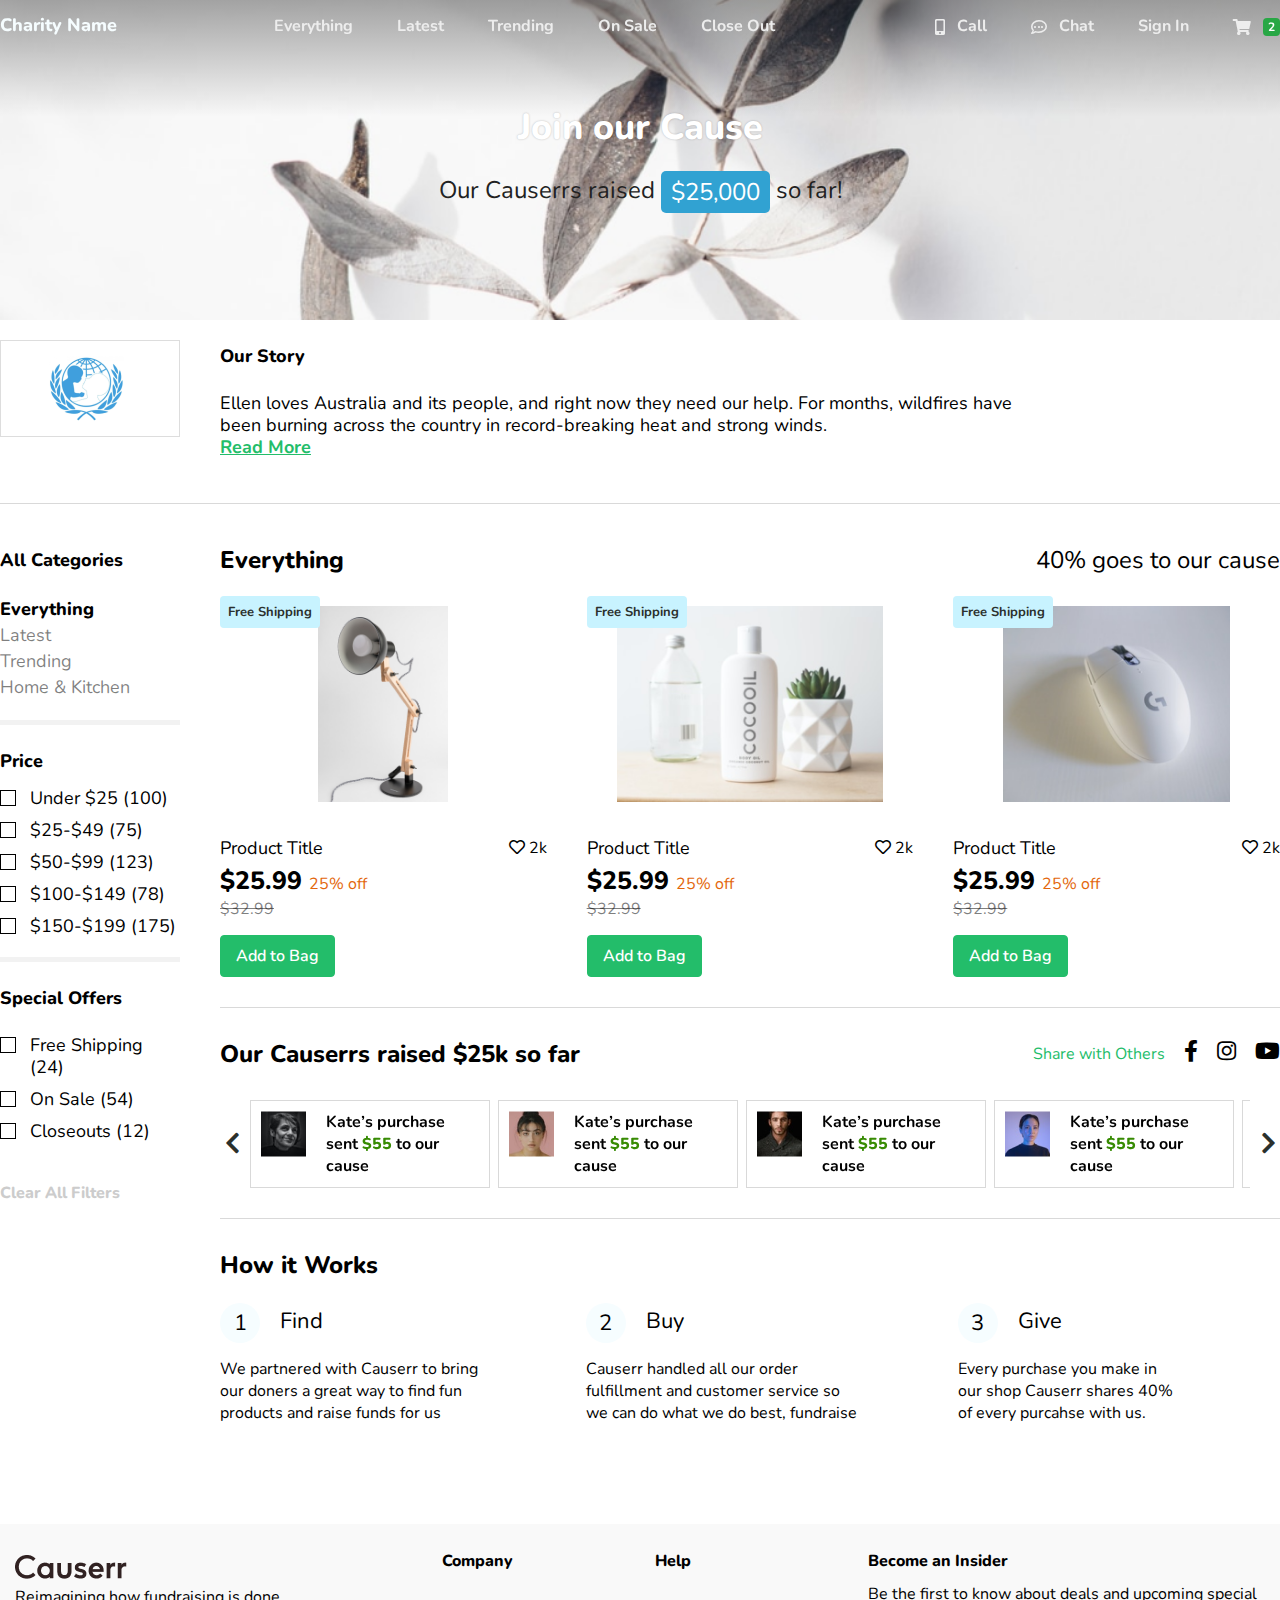
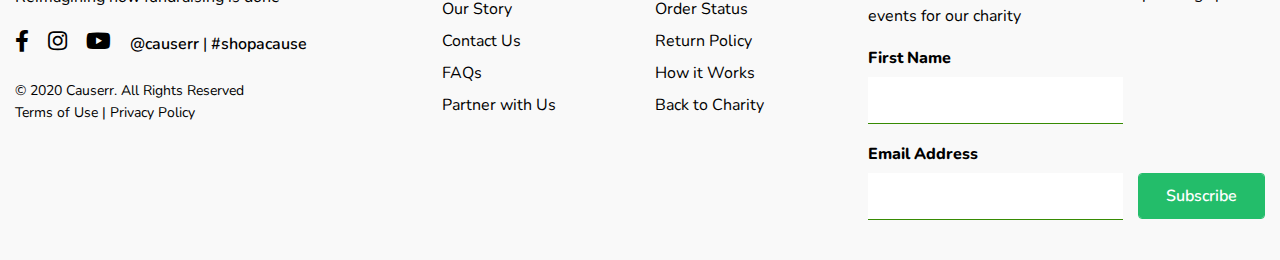
==== browser.html @ d1064916 "New pages" ====
<!DOCTYPE html>
<html class="not-ie" lang="en">
<head>
<!-- Basic meta tags -->
<!-- Required meta tags -->
<meta charset="utf-8">
<meta name="viewport" content="width=device-width, initial-scale=1, shrink-to-fit=no">
<meta http-equiv="X-UA-Compatible" content="IE=edge">

<title>Browser</title>

<!-- Google Web Fonts
================================================== -->
<link rel="preconnect" href="https://fonts.gstatic.com">
<link href="https://fonts.googleapis.com/css2?family=Nunito:ital,wght@0,300;0,400;0,600;0,700;0,800;1,300;1,400;1,600;1,700;1,800&display=swap" rel="stylesheet">

<!-- Fontawesome -->
<link rel="stylesheet" type="text/css" href="fonts/css/all.css">
<!--link rel="stylesheet" href="https://cdnjs.cloudflare.com/ajax/libs/font-awesome/5.15.1/css/all.min.css" integrity="sha512-+4zCK9k+qNFUR5X+cKL9EIR+ZOhtIloNl9GIKS57V1MyNsYpYcUrUeQc9vNfzsWfV28IaLL3i96P9sdNyeRssA==" crossorigin="anonymous" /-->

<!-- Bootstrap CSS -->
<link rel="stylesheet" type="text/css" href="css/bootstrap.css">

<!-- Slick Caurosel -->
<link rel="stylesheet" type="text/css" href="css/slick.css">

<link rel="stylesheet" type="text/css" href="css/styles.css">
<link rel="stylesheet" type="text/css" href="css/responsive.css">

</head>
<body>

  <!--mobile main menu-->
  <div class="drawer-menu hiddem-above-lg">
    <button type="button" class="close-drawer-menu"><i class="far fa-times-circle"></i></button>
    <div class="mobile-brand bottom-margin-10"><img src="img/Causerr.png" alt="Causerr" /></div>
    <div class="bottom-margin-40"><a href="#" class="mobile-top-link">Sign In</a></div>

    <h5 class="bottom-margin-5">Company</h5>
    <ul class="list-reseter link-list-footer bottom-margin-40">
      <li><a href="#">Our Story</a></li>
      <li><a href="#">Contact Us</a></li>
      <li><a href="#">FAQs</a></li>
      <li><a href="#">Partner with Us</a></li>
    </ul>

    <h5 class="bottom-margin-5">Help</h5>
    <ul class="list-reseter link-list-footer bottom-margin-40">
      <li><a href="#">Order Status</a></li>
      <li><a href="#">Return Policy</a></li>
      <li><a href="#">How it Works</a></li>
      <li><a href="#">Back to Charity</a></li>
    </ul>

    <button type="button" class="btn btn-success form-control freez-bottom">Start a Shop</button>
  </div>
  <div class="drawer-backdrop"></div>
  <!--/mobile main menu-->

  <!--header-->
  <header id="header">
    <div class="main-nav-outer fixed-top">
      <nav class="navbar justify-content-between main-nav">
        <a class="navbar-brand hiddem-from-lg" href="#">Charity Name</a>

        <ul class="list-reseter top-middle-nav hiddem-from-lg">
          <li><a href="#">Everything</a></li>
          <li><a href="#">Latest</a></li>
          <li><a href="#">Trending</a></li>
          <li><a href="#">On Sale</a></li>
          <li><a href="#">Close Out</a></li>
        </ul>

        <ul class="list-reseter top-right-nav hiddem-from-lg">
          <li><a href="#"><i class="fas fa-mobile-alt"></i> Call</a></li>
          <li><a href="#"><i class="far fa-comment-dots"></i> Chat</a></li>
          <li><a href="#">Sign In</a></li>
          <li><a href="#"><i class="fas fa-shopping-cart"></i> <span class="badge badge-secondary badge-success">2</span></a></li>
        </ul>
        
        <!--mobile top bar-->
        <div class="hiddem-above-lg">
          <button class="bar-btn" type="button">
            <span>&nbsp;</span>
            <span>&nbsp;</span>
            <span>&nbsp;</span>
          </button>
          <button class="searh-on-top"><i class="fas fa-search"></i></button>
        </div>
        <div class="mobile-brand hiddem-above-lg"><img src="img/Causerr.png" alt="Causerr" /></div>
        <a href="#" class="hiddem-above-lg mobile-top-link">Sign In</a>
        <!--/mobile top bar-->

      </nav>
    </div>
  </header>
  <!--/header-->

  <!--Swipe menu for mobile-->
  <div class="swipe-menu-outer hiddem-above-lg">
    <div id="maniNavMobile" class="swipe-cat-menu">
      <a href="#" class="current">Everything</a>
      <a href="#">Latest</a>
      <a href="#">Trending</a>
      <a href="#">On Sale</a>
      <a href="#">Close Out</a>
    </div>
  </div>
  <!--/Swipe menu for mobile-->

  <!--Banner-->
  <section class="banner content-center-v-h flex-column" style="background-image: url(img/banner-owner.png);">
      <h2>Join our Cause</h2>
      <div class="banner-support-text">Our Causerrs raised <span class="inline-banner-price">$25,000</span> so far!</div>
  </section>
  <!--/Banner-->

  <div class="clearfix desktop-view-center">
    <aside class="left-panel-column">
      <span class="block-thumb-outer content-center-v-h bottom-margin-5"><img src="img/who-icon.png" alt="WHO" /></span>
    </aside>
    <div class="right-panel-column font-size-p-large">
      <h4>Our Story</h4>
      <p class="bottom-margin-5 w-75 w-md-100">Ellen loves Australia and its people, and right now they need our help. For months, wildfires have been burning across the country in record-breaking heat and strong winds. <br class="hiddem-from-md" /><a href="#">Read More</a></p>
    </div>
  </div>

  <span class="content-seperator bold-line-md">&nbsp;</span>

  <!--Main content-->
  <section class="clearfix desktop-view-center content-holder">

    <!--left panel-->
    <aside class="left-panel-column hiddem-from-md">
      <h4>All Categories</h4>

      <ul class="list-reseter link-list">
        <li><a href="#" class="current">Everything</a></li>
        <li><a href="#">Latest</a></li>
        <li><a href="#">Trending</a></li>
        <li><a href="#">Home & Kitchen</a></li>
      </ul>

      <span class="category-divider">&nbsp;</span>

      <h4 class="bottom-margin-10">Price</h4>

      <ul class="list-reseter link-list">
        <li><label class="checkbox-control"><input type="checkbox" /><span class="checkmark"></span>  Under $25 (100)</label></li>
        <li><label class="checkbox-control"><input type="checkbox" /><span class="checkmark"></span>  $25-$49 (75)</label></li>
        <li><label class="checkbox-control"><input type="checkbox" /><span class="checkmark"></span>  $50-$99 (123)</label></li>
        <li><label class="checkbox-control"><input type="checkbox" /><span class="checkmark"></span>  $100-$149 (78)</label></li>
        <li><label class="checkbox-control"><input type="checkbox" /><span class="checkmark"></span>  $150-$199 (175)</label></li>
      </ul>

      <span class="category-divider">&nbsp;</span>

      <h4>Special Offers</h4>

      <ul class="list-reseter link-list bottom-margin-40">
        <li><label class="checkbox-control"><input type="checkbox" /><span class="checkmark"></span>  Free Shipping (24)</label></li>
        <li><label class="checkbox-control"><input type="checkbox" /><span class="checkmark"></span>  On Sale (54)</label></li>
        <li><label class="checkbox-control"><input type="checkbox" /><span class="checkmark"></span>  Closeouts (12)</label></li>
      </ul>

      <a href="#" class="gray-link">Clear All Filters</a>
    </aside>
    <!--/left panel-->

    <!--right panel-->
    <div class="right-panel-column">
      <div class="hiddem-from-md d-flex justify-content-between"><h3>Everything</h3> <h3 class="font-weight-400">40% goes to our cause</h3></div>
      <div class="row bottom-margin-20 hidden-above-md">
        <div class="col-5">
          <div class="form-group">
            <label>Filter</label>
            <select class="form-control">
              <option selected>Filter</option>
              <option>Filter 1</option>
              <option>Filter 2</option>
            </select>
          </div>
        </div>
        <div class="col-2"></div>
        <div class="col-5">
          <div class="form-group">
            <label>Sort by</label>
            <select class="form-control">
              <option selected>Trending</option>
              <option>Trending 1</option>
              <option>Trending 2</option>
            </select>
          </div>
        </div>
      </div>
      <div class="row col-gutter-40">
        <!--Each Product-->
        <div class="col-lg-4 bottom-margin-30">
          <a href="#" class="product-thumnail content-center-v-h">
            <span class="product-tags">Free Shipping</span>
            <img src="img/browser-item-1.png" alt="Product Title" />
          </a>
          <h4 class="product-title">Product Title <span class="hit-count"><a href="#"><i class="far fa-heart"></i></a> <a href="#">2k</a></span></h4>
          <div class="price-line bottom-margin-15">$25.99 <span class="offer">25% off</span><span class="prev-price">$32.99</span></div>
          <button type="button" class="btn btn-success">Add to Bag</button>
        </div>
        <!--/Each Product-->

        <!--Each Product-->
        <div class="col-lg-4 bottom-margin-30">
          <a href="#" class="product-thumnail content-center-v-h">
            <span class="product-tags">Free Shipping</span>
            <img src="img/browser-item-2.png" alt="Product Title" />
          </a>
          <h4 class="product-title">Product Title <span class="hit-count"><a href="#"><i class="far fa-heart"></i></a> <a href="#">2k</a></span></h4>
          <div class="price-line bottom-margin-15">$25.99 <span class="offer">25% off</span><span class="prev-price">$32.99</span></div>
          <button type="button" class="btn btn-success">Add to Bag</button>
        </div>
        <!--/Each Product-->

        <!--Each Product-->
        <div class="col-lg-4 bottom-margin-30">
          <a href="#" class="product-thumnail content-center-v-h">
            <span class="product-tags">Free Shipping</span>
            <img src="img/browser-item-3.png" alt="Product Title" />
          </a>
          <h4 class="product-title">Product Title <span class="hit-count"><a href="#"><i class="far fa-heart"></i></a> <a href="#">2k</a></span></h4>
          <div class="price-line bottom-margin-15">$25.99 <span class="offer">25% off</span><span class="prev-price">$32.99</span></div>
          <button type="button" class="btn btn-success">Add to Bag</button>
        </div>
        <!--/Each Product-->
      </div>

      <span class="content-seperator medium no-top-margin bold-line-md">&nbsp;</span>

      <div class="d-flex justify-content-between md-title-line">
        <h3 class="bottom-margin-30">Our Causerrs raised $25k so far</h3>
        <ul class="list-reseter footer-blog-links">
          <li class="link-color">Share with Others</li>
          <li><a href="#"><i class="fab fa-facebook-f"></i></a></li>
          <li><a href="#"><i class="fab fa-instagram"></i></a></li>
          <li><a href="#"><i class="fab fa-youtube"></i></a></li>
        </ul>
      </div>

      <div id="causerrsList" class="bottom-margin-30 d-flex-car">
        <a class="causerrs-items align-self-stretch clearfix">
          <img class="thumb" src="img/avatar-1.png" />
          <span class="text">Kate’s purchase sent <strong>$55</strong> to our cause</span>
        </a>
        <a class="causerrs-items align-self-stretch clearfix">
          <img class="thumb" src="img/avatar-2.png" />
          <span class="text">Kate’s purchase sent <strong>$55</strong> to our cause</span>
        </a>
        <a class="causerrs-items align-self-stretch clearfix">
          <img class="thumb" src="img/avatar-3.png" />
          <span class="text">Kate’s purchase sent <strong>$55</strong> to our cause</span>
        </a>
        <a class="causerrs-items align-self-stretch clearfix">
          <img class="thumb" src="img/avatar-4.png" />
          <span class="text">Kate’s purchase sent <strong>$55</strong> to our cause</span>
        </a>
        <a class="causerrs-items align-self-stretch clearfix">
          <img class="thumb" src="img/avatar-1.png" />
          <span class="text">Kate’s purchase sent <strong>$55</strong> to our cause</span>
        </a>
        <a class="causerrs-items align-self-stretch clearfix">
          <img class="thumb" src="img/avatar-2.png" />
          <span class="text">Kate’s purchase sent <strong>$55</strong> to our cause</span>
        </a>
      </div>

      <span class="content-seperator medium no-top-margin bold-line-md">&nbsp;</span>

      <h3>How it Works</h3>

      <ul class="list-reseter d-flex justify-content-between steps-text">
        <li>
          <span class="steps-text-title"><strong>1</strong>Find</span>
          <p>We partnered with Causerr to bring our doners a great way to find fun products and raise funds for us</p>
        </li>
        <li>
          <span class="steps-text-title"><strong>2</strong>Buy</span>
          <p>Causerr handled all our order fulfillment and customer service so we can do what we do best, fundraise</p>
        </li>
        <li>
          <span class="steps-text-title"><strong>3</strong>Give</span>
          <p>Every purchase you make in our shop Causerr shares 40% of every purcahse with us.</p>
        </li>
      </ul>
    </div>
    <!--/right panel-->
  </section>
  <!--/Main content-->

  <!--footer-->
  <footer>
    <div class="desktop-view-center row">
      <div class="col-lg-4">
        <h3 class="bottom-margin-5"><img src="img/Causerr.png" alt="Causerr" /></h3>
        <p>Reimagining how fundraising is done</p>
        <ul class="list-reseter footer-blog-links">
          <li><a href="#"><i class="fab fa-facebook-f"></i></a></li>
          <li><a href="#"><i class="fab fa-instagram"></i></a></li>
          <li><a href="#"><i class="fab fa-youtube"></i></a></li>
          <li class="block-on-lg"><a href="#">@causerr</a> | <a href="#">#shopacause</a></li>
        </ul>
        <p class="copyright">&copy; 2020 Causerr. All Rights Reserved<br /><a href="#">Terms of Use</a> | <a href="#">Privacy Policy</a></p>
      </div>
      <div class="col-lg-2 hiddem-from-lg">
        <h5>Company</h5>
        <ul class="list-reseter link-list-footer">
          <li><a href="#">Our Story</a></li>
          <li><a href="#">Contact Us</a></li>
          <li><a href="#">FAQs</a></li>
          <li><a href="#">Partner with Us</a></li>
        </ul>
      </div>
      <div class="col-lg-2 hiddem-from-lg">
        <h5>Help</h5>
        <ul class="list-reseter link-list-footer">
          <li><a href="#">Order Status</a></li>
          <li><a href="#">Return Policy</a></li>
          <li><a href="#">How it Works</a></li>
          <li><a href="#">Back to Charity</a></li>
        </ul>
      </div>
      <div class="col-lg-4 hiddem-from-lg">
        <h5 class="bottom-margin-10">Become an Insider</h5>
        <p>Be the first to know about deals and upcoming special events for our charity</p>
        <form>
          <div class="row">
            <div class="form-group col-md-8 bottom-margin-20">
              <label for="firstName" class="font-weight-800">First Name</label>
              <input type="text" class="block active" id="firstName">
            </div>
          </div>
          <div class="row">
            <div class="form-group col-md-8">
              <label for="emailAddress" class="font-weight-800">Email Address</label>
              <input type="email" class="block active" id="emailAddress">
            </div>
            <div class="form-group col-md-4 no-left-padding">
              <label>&nbsp;</label>
              <button type="button" class="btn btn-success form-control">Subscribe</button>
            </div>
          </div>
        </form>
      </div>
    </div>
  </footer>
  <!--/footer-->
        
  <!-- JS
  ================================================== --> 
  <script type="text/javascript" src="js/jquery-3.1.1.min.js"></script>
  <script type="text/javascript" src="js/bootstrap.min.js"></script>
  <script type="text/javascript" src="js/slick.min.js"></script>
  <script type="text/javascript" src="js/script.js"></script>
    
</body>
</html>
---- css/styles.css ----
body { font-weight:400; font-family: 'Nunito', sans-serif; font-size: 16px; line-height: 22px; color: #000000;}
a { color: #23BD6A; cursor:pointer; font-weight: 700;}
a:hover { text-decoration:none; color:#23BD6A;}
a:focus,
a:active { text-decoration:none; outline:none;}
.link-color { color: #23BD6A;}

h1, h2, h3, h4, h5, h6 { margin:0 0 20px; font-weight: 800;}
h1 { font-size: 42px; line-height: 60px;}
h2 { font-size:36px; line-height:42px;}
h3 { font-size:24px; line-height:32px;}
h4 { font-size:18px; line-height:32px;}
h5 { font-size:16px; line-height:24px;}

p { margin:0 0 20px;}
p:last-child {
    margin-bottom: 0;
}

input[type="text"],
input[type="email"],
input[type="password"] {
    height: 46px;
    padding: 6px 12px;
    font-size: 18px;
    font-weight: 400;
    line-height: 1.5;
    color: #000000;
    background-color: #fff;
    background-clip: padding-box;
    border: none;
    border-radius: 0;
    box-shadow: 0px 1px 0px #ADADAD;
    transition: border-color 0.15s ease-in-out, box-shadow 0.15s ease-in-out;
}
input[type="text"]:focus,
input[type="text"].active,
input[type="email"]:focus,
input[type="email"].active,
input[type="password"]:focus
input[type="password"].active {
    box-shadow: 0px 1px 0px #378B03;
    border: none;
    outline: none;
}
.block {
    display: block;
    width: 100%;
}


/* Tools ------------------- */

.no-margin { margin: 0 !important;}
.no-top-margin { margin-top: 0 !important;}
.no-bottom-margin { margin-bottom: 0 !important;}
.bottom-margin-5 { margin-bottom: 5px !important;}
.bottom-margin-10 { margin-bottom: 10px !important;}
.bottom-margin-15 { margin-bottom: 15px !important;}
.bottom-margin-20 { margin-bottom: 20px !important;}
.bottom-margin-30 { margin-bottom: 30px !important;}
.bottom-margin-40 { margin-bottom: 40px !important;}
.bottom-margin-50 { margin-bottom: 50px !important;}

.no-padding { padding: 0 !important;}
.no-left-padding { padding-left: 0 !important;}
.no-right-padding { padding-right: 0 !important;}

.font-size-p-large { font-size: 18px;}
.font-size-p-regular { font-size: 16px;}

.font-weight-400 { font-weight: 400 !important;}
.font-weight-600 { font-weight: 600 !important;}
.font-weight-700 { font-weight: 700 !important;}
.font-weight-800 { font-weight: 800 !important;}

.list-reseter {
    list-style: none;
    padding: 0;
    margin: 0;
}
.content-center-v-h {
    display: flex;
    align-items: center;
    justify-content: center;
}
.desktop-view-center { 
    max-width:1280px;
    margin:0 auto;
    position: relative;
}
.content-seperator {
    display: block;
    clear: both;
    height: 1px;
    overflow: hidden;
    background-color: rgba(0, 0, 0, 0.15);
    max-width: 1280px;
    margin: 0 auto;
    margin-top: 40px;
    margin-bottom: 40px;
}
.content-seperator.large-gap {
    margin-top: 60px;
    margin-bottom: 60px;
}
.content-seperator.medium {
    margin-top: 30px;
    margin-bottom: 30px;
}
.category-divider,
.text-divider {
    display: block;
    clear: both;
    height: 5px;
    overflow: hidden;
    background: #F2F2F2;
    margin-top: 20px;
    margin-bottom: 20px;
}
.text-divider {
    height: 1px;
    margin-top: 10px;
    margin-bottom: 10px;
    background: rgba(0, 0, 0, 0.15);;
}

/* End Tools ----------------- */

/* Header -------------- */
.freezing-menu-added,
.freezing-menu-static { padding-top: 60px;}
header { 
    padding:0; 
    position:relative;
}
.freezing-menu .main-nav-outer,
.freezing-menu-static .main-nav-outer {
    background: #FFFFFF;
    padding: 5px 0;
    box-shadow: 0px 2px 4px rgba(0, 0, 0, 0.05);
}
.navbar.main-nav {
    padding-left: 0;
    padding-right: 0;
}
.navbar-brand {
    color: #F6FDFF;
    font-weight: 800;
    font-size: 18px;
    line-height: 25px;
    text-decoration: none;
}
.freezing-menu .navbar-brand,
.freezing-menu-static .navbar-brand {
    color: #000000;
}
.navbar-brand:hover,
.freezing-menu .navbar-brand:hover,
.freezing-menu-static .navbar-brand:hover {
    color: #23BD6A;
}

/* Top Nav ----------------- */

.main-nav-outer .navbar {
    width: 100%;
    max-width: 1280px;
    margin: 0 auto;
}

.top-middle-nav > li,
.top-right-nav > li {
    display: inline-block;
    vertical-align: middle;
    margin:0 20px;
}
.top-middle-nav > li > a,
.top-right-nav > li > a {
    font-size: 16px;
    color: #EDEDED;
    font-weight: 700;
    text-decoration: none;
}
.top-middle-nav > li > a:hover,
.top-right-nav > li > a:hover {
    color: #23BD6A;
}
.freezing-menu .top-middle-nav > li > a,
.freezing-menu .top-right-nav > li > a,
.freezing-menu-static .top-middle-nav > li > a,
.freezing-menu-static .top-right-nav > li > a {
    color: #2B302D;
} 
.freezing-menu .top-middle-nav > li > a:hover,
.freezing-menu .top-right-nav > li > a:hover,
.freezing-menu-static .top-middle-nav > li > a:hover,
.freezing-menu-static .top-right-nav > li > a:hover {
    color: #23BD6A;
}
.top-right-nav > li > a > i {
    display: inline-block;
    vertical-align: middle;
    margin-right: 8px;
}
.top-right-nav > li:last-child {
    margin-right: 0;
}

/* End Top Nav -------------- */

.banner {
    padding: 25px;
    min-height: 320px;
    margin-bottom: 20px;
    position: relative;
    background-position: center center;
    background-repeat: no-repeat;
   -webkit-background-size: cover;
   -moz-background-size: cover;
   -o-background-size: cover;
   background-size: cover;
}
.banner::before {
    content: "";
    position: absolute;
    top: 0;
    bottom: 0;
    left: 0;
    right: 0;
    background: linear-gradient(180deg, rgba(18, 18, 18, 0.37) 0%, rgba(196, 196, 196, 0) 36.56%);
    z-index: 1;
}
.banner h2 {
    color: #FFFFFF;
    text-align: center;
    position: relative;
    z-index: 2;
    text-shadow: 0 0 2px rgba(0,0,0, 0.25);
}
.banner h2 a {
    font-size: 18px;
    text-shadow:none;
}

.content-holder {
    margin-bottom: 100px;
}
.left-panel-column {
    float: left;
    width: 180px;
    margin-right: 40px;
}
.right-panel-column {
    float: left;
    width: calc(100% - 220px);
}

.block-thumb-outer {
    background: #FFFFFF;
    border: 1px solid #DDDDDD;
    padding: 15px;
}
.block-thumb-outer img {
    max-width: 100%;
    display:block;
}

.link-list > li > a {
    display: block;
    color: rgba(0, 0, 0, 0.5);
    font-size: 18px;
    line-height: 26px;
    text-decoration: none;
    font-weight: 400;
}
.link-list > li > a.current, 
.link-list > li > a:hover {
    font-weight: 800;
    color: #000000;
}


/* Form elements ----------------------------------- */

/* Custom Checkbox */
.checkbox-control {
    display: block;
    position: relative;
    padding-left: 30px;
    cursor: pointer;
    margin-bottom: 10px;
    font-size: 18px;
    -webkit-user-select: none;
    -moz-user-select: none;
    -ms-user-select: none;
    user-select: none;
}
.checkbox-control input {
    position: absolute;
    opacity: 0;
    cursor: pointer;
    height: 0;
    width: 0;
}
.checkmark {
    position: absolute;
    top: 3px;
    left: 0;
    height: 16px;
    width: 16px;
    background-color: #fff;
    border: 1px solid #000;
}
.checkmark:after {
    content: "";
    position: absolute;
    display: none;
}
.checkbox-control input:checked ~ .checkmark:after {
    display: block;
}
.checkbox-control .checkmark:after {
    left: 4px;
    top: 1px;
    width: 6px;
    height: 9px;
    border: solid #000;
    border-width: 0 2px 2px 0;
    -webkit-transform: rotate(45deg);
    -ms-transform: rotate(45deg);
    transform: rotate(45deg);
}
.gray-link {
    font-weight: 800;
    line-height: 22px;
    color: #CCCCCC;
    text-decoration: none;
}

footer {
    background: #F9F9F9;
    padding: 25px 0;
}
.link-list-footer > li > a {
    text-decoration: none;
    line-height: 32px;
    color: #000000;
    font-weight: 400;
}
.footer-blog-links {
    margin-bottom: 20px;
    line-height: 32px;
}
.footer-blog-links > li {
    display: inline-block;
    vertical-align: top;
    margin-right: 15px;
}
.footer-blog-links > li > a {
    color: #000000;
    text-decoration: none;
    font-weight: 600;
}
.footer-blog-links > li > a .fab {
    font-size: 22px;
}
.footer-blog-links > li:last-child {
    margin-right: 0;
}
.copyright { font-size: 14px;}
.copyright a { color: #000000; text-decoration: none; font-weight: 400;}


.product-thumnail {
    margin-bottom: 20px;
    height: 216px;
    padding: 10px;
    position: relative;
}
.product-tags {
    display: block;
    padding: 5px 8px;
    background: #C8F3FF;
    border-radius: 4px;
    position: absolute;
    color: #2B302D;
    top: 0;
    left: 0;
    font-size: 13px;
}
.product-tags.right-top {
    top: 10px;
    right: 10px;
    left: auto;
}
.product-thumnail img {
    display: block;
    margin: 0 auto;
    max-width: 100%;
    max-height: 100%;
}
.product-title {
    font-weight: 400;
    margin-bottom: 0;
    position: relative;
    padding-right: 30px;
    white-space: nowrap;
    overflow: hidden;
    text-overflow: ellipsis;
}
.hit-count {
    position: absolute;
    right: 0;
    top: 0;
    font-size: 16px;
}
.hit-count a {
    font-weight: 400;
    color: inherit;
    text-decoration: none;
}
.hit-count a:hover {
    color: #23BD6A;
}
.price-line {
    font-weight: 800;
    font-size: 25px;
    line-height: 34px;
}
.price-line .offer {
    font-weight: 400;
    font-size: 16px;
    line-height: 22px;
    color: #E3660A;
}
.price-line .prev-price {
    font-weight: 400;
    font-size: 16px;
    line-height: 22px;
    color: rgba(0, 0, 0, 0.5);
    display: block;
    text-decoration: line-through;
}
.row.col-gutter-40 {
    margin-left: -20px;
    margin-right: -20px;
}
.col-gutter-40 [class^="col-"] {
    padding-left: 20px;
    padding-right: 20px;
}
.row.col-gutter-60 {
    margin-left: -30px;
    margin-right: -30px;
}
.col-gutter-60 [class^="col-"] {
    padding-left: 30px;
    padding-right: 30px;
}

.swipe-cat-menu {
    padding:8px 5px;
    text-align: center;
}
.swipe-cat-menu a {
    display: inline-block;
    vertical-align: middle;
    white-space: nowrap;
    line-height: 24px;
    padding:0 8px;
    margin: 0 3px;
    text-decoration: none;
    color: #2B302D;
}
.swipe-cat-menu a.current {
    border-bottom: 3px solid #23BD6A;
}
.swipe-menu-outer {
    background: #F1F1F1;
    padding: 8px 5px;
}

.bar-btn {
    border: none;
    width: 24px;
    display: inline-block;
    margin-right: 20px;
    vertical-align: middle;
    -webkit-user-select: none;
    -moz-user-select: none;
    -ms-user-select: none;
    user-select: none;
    background-color: transparent;
    padding: 5px 0;
}
.bar-btn:focus {
    outline: none;
}
.bar-btn span {
    display: block;
    height: 2px;
    background: #000000;
    margin: 4px 0;
    overflow: hidden;
}
.searh-on-top {
    border: none;
    display: inline-block;
    font-size: 20px;
    vertical-align: middle;
    -webkit-user-select: none;
    -moz-user-select: none;
    -ms-user-select: none;
    user-select: none;
    background-color: transparent;
    padding: 5px 0;
}
.mobile-top-link {
    text-decoration: none;
    color: #23BD6A;
    font-size: 16px;
}
.mobile-brand img {
    max-height: 20px;
}

.drawer-menu {
    width: 0;
    max-width: 85%;
    height: 100%;
    position: fixed;
    z-index: 1;
    top: 0;
    left: 0;
    background-color: #fff;
    overflow-x: hidden;
    transition: 0.15s;
    padding: 30px 0 70px 0;
    z-index: 1100;
}
.drawer-menu .freez-bottom {
    position: absolute;
    left: 20px;
    right: 20px;
    bottom: 15px;
    width: calc(100% - 40px);
}
.drawer-menu-opened .drawer-menu {
    width: 300px;
    padding: 30px 20px 70px 20px;
}
.drawer-backdrop {
    width: 0;
    cursor: pointer;
    position: fixed;
    top: 0;
    left: 0;
    height: 100%;
    background-color: rgba(0, 0, 0, 0.15);
    z-index: 1099;
}
.drawer-menu-opened .drawer-backdrop {
    width: 100%;
}
.close-drawer-menu {
    border: none;
    vertical-align: middle;
    -webkit-user-select: none;
    -moz-user-select: none;
    -ms-user-select: none;
    user-select: none;
    background-color: transparent;
    font-size: 24px;
    position: absolute;
    top: 10px;
    right: 10px;
    color: #23BD6A;
}
.close-drawer-menu:focus {
    outline: none;
}

/* Browser ------ */
.banner-support-text {
    color: #222222;
    font-size: 24px;
    line-height: 42px;
    font-weight: 400;
}
.inline-banner-price {
    display: inline-block;
    vertical-align: middle;
    background: #31A2D2;
    border-radius: 5px;
    padding: 5px 10px;
    color: #FFFFFF;
    line-height: 32px;
}

.causerrs-items {
    margin: 0 4px;
    padding: 10px;
    width: 240px;
    border: 1px solid rgba(0, 0, 0, 0.15);
}
.causerrs-items .thumb {
    margin-right: 20px;
    display: block;
    float: left;
    width: 45px;
    height: auto;
}
.causerrs-items .text {
    display: block;
    color: #000000;
    float: right;
    width: calc(100% - 65px);
}
.causerrs-items .text strong {
    font-weight: 800;
    color: #378B03;
}
.steps-text li { 
    padding-right:100px;
}
.steps-text .steps-text-title {
    line-height: 40px;
    font-size: 22px;
    display: block;
    margin-bottom: 15px;
}
.steps-text-title strong {
    display: inline-block;
    vertical-align: middle;
    margin-right: 20px;
    width: 40px;
    height: 40px;
    border-radius: 50%;
    text-align: center;
    font-weight: 400;
    background: #F6FDFF;
}

.d-flex-car {
    padding: 0 30px;
    position: relative;
}
.d-flex-car .slick-track {
    display: flex;
}


.details-left-panel {
    float: left;
    width: 53.5%;
}
.details-right-panel {
    float: right;
    width: 39.5%;
}
.v-product-slider {
    float: left;
    width: 80px;
    margin-right: 15px;
    height: 100%;
    position: relative;
}
.product-thumb {
    float: left;
    position: relative;
    width: calc(100% - 95px);
}
.product-thumb .thumnail {
    max-width: 100%;
    width: 100%;
}
.thumb-series-item {
    width: 80px;
    height: 80px;
    margin-bottom: 8px;
    opacity: 0.5;
    cursor: pointer;
}
.thumb-series-item.current {
    border: 1px solid #378B03;
    opacity: 1;
}
.thumb-series-item img {
    display: block;
    width: 100%;
    height: 100%;
}
.back-breadcumb {
    min-height: 54px;
    line-height: 54px;
}
.back-breadcumb a {
    color: #000000;
    font-size: 14px;
    text-decoration: none;
}
.back-breadcumb a:hover {
    color: #23BD6A;
}
.rating {
    font-size: 14px;
    color: #000;
    line-height: 24px;
    
}
.rating .star {
    display: inline-block;
    vertical-align: middle;
    margin-right: 5px;
}
.rating .number {
    font-size: 14px;
    line-height: 24px;
    color: #000;
    text-decoration: none;
    display: inline-block;
    vertical-align: middle;
}
.radio-btn-bar > li {
    margin-right: 10px;
    display: inline-block;
    vertical-align: middle;
}
.radio-as-btn {
    margin: 0;
}
.radio-as-btn input {
    position: absolute;
    opacity: 0;
    cursor: pointer;
}
.radio-btn-option {
    background: #fff;
    border: 1px solid #000000;
    border-radius: 5px;
    font-weight: 600;
    font-size: 16px;
    cursor: pointer;
    padding: 5px 15px;
    height: 32px;
    line-height: 22px;
    color: #000000;
    display: inline-block;
    vertical-align: middle;
}
.radio-btn-option:focus {
    outline: none;
}
.radio-as-btn input:checked ~ .radio-btn-option {
    background: #000000;
    color: #ffffff;
}

.side-section-list > li {
    padding: 20px 25px;
    position: relative;
    border-bottom: 5px solid #F2F2F2;
}
.side-section-list > li:last-child {
    border-bottom: none;
}
.product-features-list {
    list-style-type: disc;
    margin: 0 0 0 5px;
    padding: 0;
}
.expand-collapse-title {
    display: block;
    cursor: pointer;
    line-height: 36px;
    font-size: 22px;
    color: #000;
    text-decoration: none;
    position: relative;
    padding-right: 50px;
    font-weight: 400;
    margin-bottom: 40px;
}
.expand-collapse-title.collapsed {
    margin-bottom: 0;
}
.expand-collapse-title .right-icon {
    display: block;
    position: absolute;
    right: 0;
    top: 0;
    line-height: 36px;
    font-size: 14px;
}
.expand-collapse-title .show-when-expanded {
    display: inline-block;
    vertical-align: middle;
}
.expand-collapse-title .show-when-collapse {
    display: none;
}
.expand-collapse-title.collapsed .show-when-collapse {
    display: inline-block;
    vertical-align: middle;
}
.expand-collapse-title.collapsed .show-when-expanded {
    display: none;
}

.card-text {
    padding: 10px 0;
}

.product-review-list .review-item {
    position: relative;
    padding: 0 0 0 65px;
    margin-bottom: 25px;
}
.review-item p {
    margin-bottom: 0;
}
.review-thumbnail {
    display: block;
    position: absolute;
    top: 5px;
    left: 0;
}
.review-thumbnail img {
    max-width: 100%;
    display: block;
}
.reviewer-name {
    padding-right: 15px;
}
.reviewer-name span {
    display: block;
    font-weight: 400;
}

.pagination-bar {
    padding-left: 65px;
}
.pagination-bar > li {
    float: left;    
    margin-right: 10px;
}
.pagination-bar > li > a {
    background: #fff;
    border: 1px solid rgba(43, 48, 45, 0.25);
    border-radius: 5px;
    font-weight: 600;
    font-size: 16px;
    cursor: pointer;
    padding: 5px 10px;
    height: 32px;
    line-height: 22px;
    color: #000000;
    display: inline-block;
    vertical-align: middle;
    text-decoration: none;
}
.pagination-bar > li > a:hover,
.pagination-bar > li > a.current {
    color: #fff;
    background: #000;
}
.product-thumb-item {
    display: flex;
    align-items: center;
    justify-content: center;
    position: relative;
    max-width: 100%;
}
.product-thumb-item img {
    max-width: 100%;
    display: block;
    margin: 0 auto;
}
.lg-thumb-swipe-slider {
    margin-left: -20px;
    margin-right: -20px;
}

.product-card-width {
    width: 360px;
    padding: 0 15px;
}
---- css/responsive.css ----
@media (max-width: 1199px) {
    footer { padding: 20px;}
    .desktop-view-center { padding: 0 20px;}
    .content-seperator { margin-left: 20px; margin-right: 20px;}
    .top-middle-nav > li,
    .top-right-nav > li {
        margin:0 10px;
    }
    .navbar.main-nav {
        padding-left: 20px;
        padding-right: 20px;
    }
}
@media (min-width: 992px) {
    .show-from-lg { display: block !important;}
    .hiddem-above-lg { display: none !important; }
}
@media (max-width: 992px) {
    body { padding-top: 60px; }
    footer { text-align: center; }
    .hiddem-from-lg { display: none !important; }
    .footer-blog-links > li.block-on-lg { display: block; }
    .main-nav-outer {
        background: #FFFFFF;
        padding: 5px 0;
        height: 60px;
        box-shadow: 0px 2px 4px rgba(0, 0, 0, 0.05);
    }
    .top-middle-nav > li > a, 
    .top-right-nav > li > a {
        color: #2B302D;
    }
    .banner {
        min-height: 220px;
    }
    .content-seperator.medium {
        margin-left: 0;
        margin-right: 0;
    }
    .steps-text li { 
        padding-right:20px;
    }
    .details-left-panel {
        float: none;
        width: auto;
    }
    .details-right-panel {
        float: none;
        width: auto;
    }
}

@media (min-width: 768px) {
	.hidden-above-md { display: none !important; }
}

@media (max-width: 767px) {
    .d-block-md { display: block !important;}
    .hiddem-from-md { display: none !important; }
    .content-holder { margin-bottom: 20px;}
    .banner-support-text {
        font-size: 18px;
    }
    .banner h2 {
        margin-bottom: 0;
        font-size: 36px;
    }
    .left-panel-column {
        float: none;
        width: auto;
        margin-right: 0;
    }
    .right-panel-column {
        float: none;
        width: auto;
    }
    .block-thumb-outer {
        max-width: 180px;
        margin: 0 auto;
        margin-top: -70px;
    }
    .product-thumnail {
        background: #DBDBDB;
        margin-left: -20px;
        margin-right: -20px;
    }
    .product-thumnail.no-mobile-bg {
        background:none;
    }
    .product-tags {
        top: 10px;
        left: 10px;
    }
    .bold-line-md {
        height: 5px;
        margin-top: 20px;
        margin-bottom: 20px;
        background: #F2F2F2;
    }
    .w-md-100 {
        width: 100% !important;
    }
    .d-flex-car {
        padding: 0;
    }
    .steps-text,
    .md-title-line {
        display: block !important;
    }
    .steps-text li { 
        padding-right:50px;
        margin-bottom: 25px;
    }
    .md-title-line {
        text-align: center;
    }
    .md-title-line .footer-blog-links {
        margin-bottom: 30px;
    }
}

@media (max-width: 640px) {
    
}

@media (max-width: 480px) {
	
}

@media (min-width: 768px) and (max-width: 979px) {
	
}
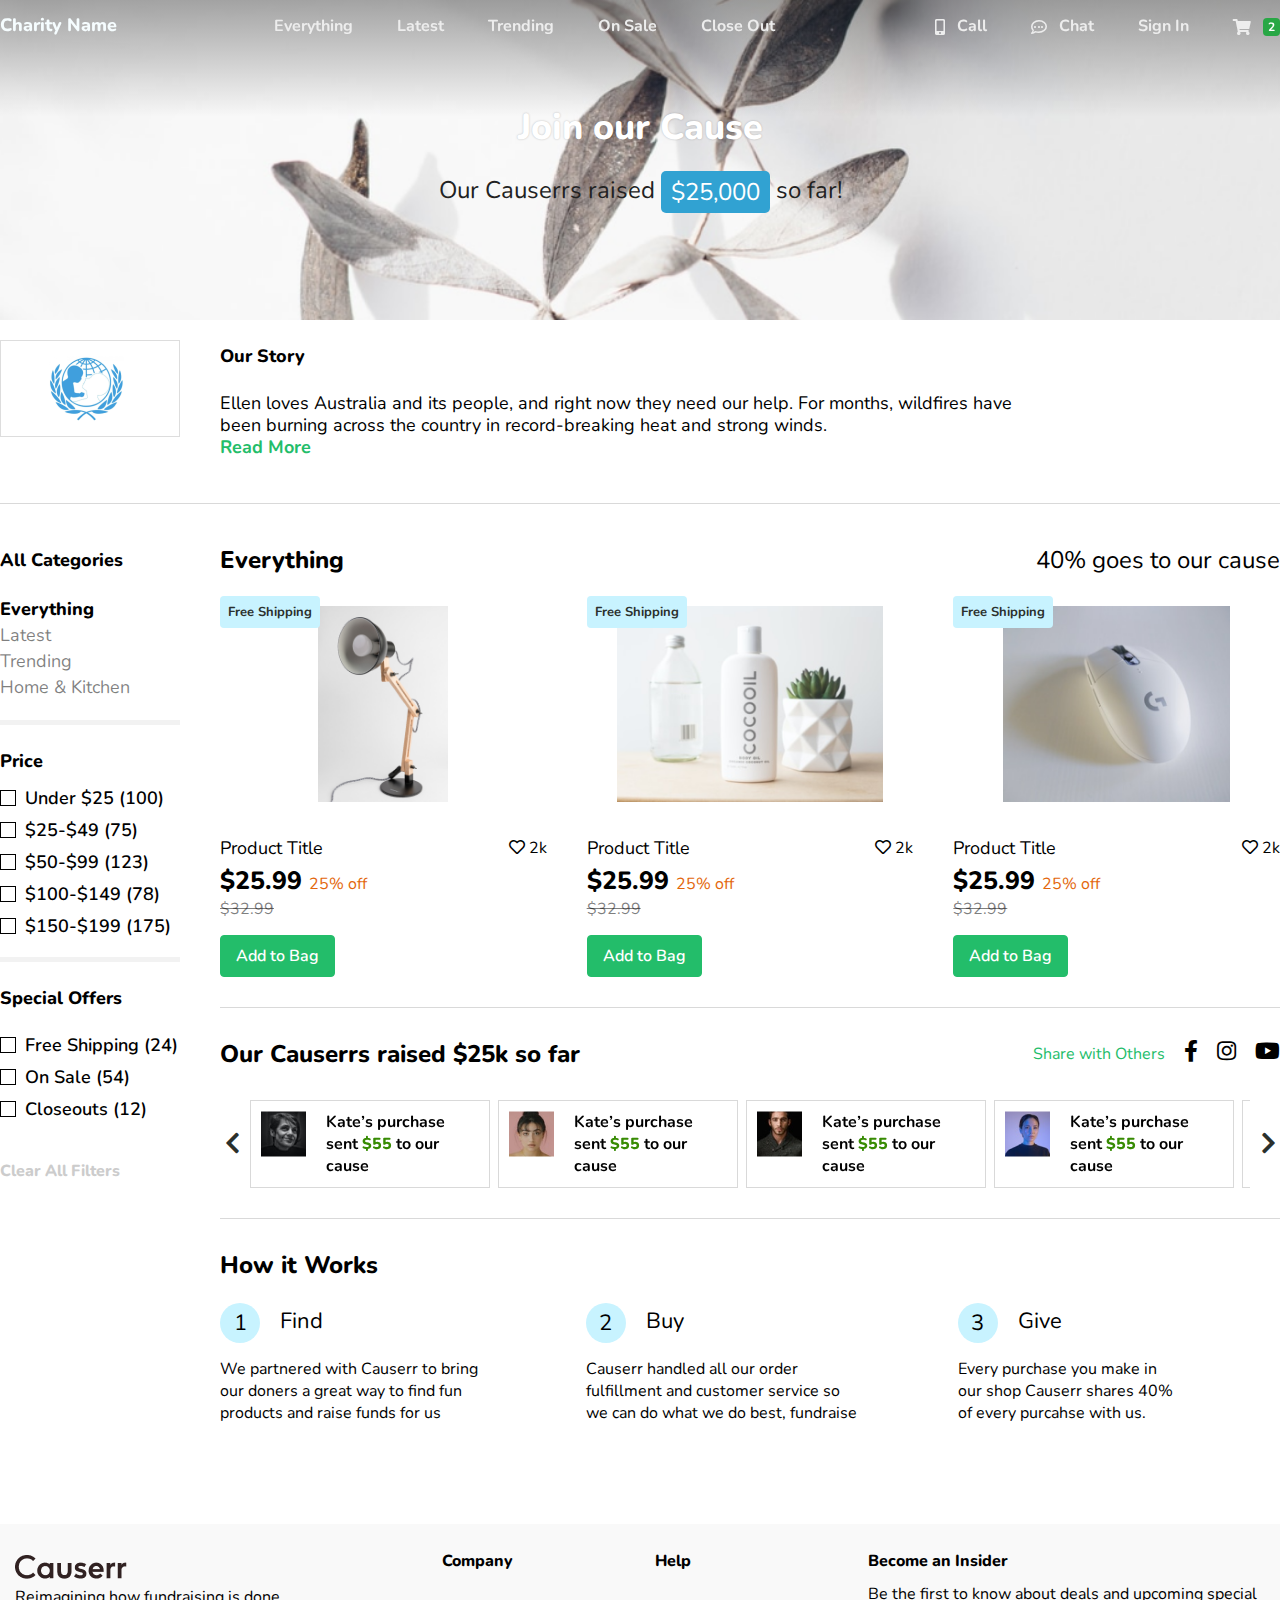
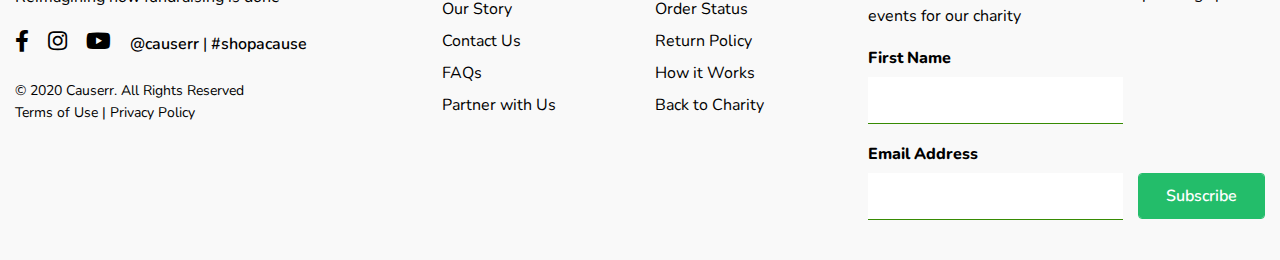
==== commit d66b1735: "Fixing V-1.0" ====
--- a/browser.html
+++ b/browser.html
@@ -121,7 +121,7 @@
     </aside>
     <div class="right-panel-column font-size-p-large">
       <h4>Our Story</h4>
-      <p class="bottom-margin-5 w-75 w-md-100">Ellen loves Australia and its people, and right now they need our help. For months, wildfires have been burning across the country in record-breaking heat and strong winds. <br class="hiddem-from-md" /><a href="#">Read More</a></p>
+      <p class="bottom-margin-5 w-75 w-md-100">Ellen loves Australia and its people, and right now they need our help. For months, wildfires have been burning across the country in record-breaking heat and strong winds. <br class="hiddem-from-md" /><a href="#" class="no-underliune">Read More</a></p>
     </div>
   </div>
 
@@ -143,8 +143,8 @@
 
       <span class="category-divider">&nbsp;</span>
 
+      <!-- Price Checlkist-->
       <h4 class="bottom-margin-10">Price</h4>
-
       <ul class="list-reseter link-list">
         <li><label class="checkbox-control"><input type="checkbox" /><span class="checkmark"></span>  Under $25 (100)</label></li>
         <li><label class="checkbox-control"><input type="checkbox" /><span class="checkmark"></span>  $25-$49 (75)</label></li>
@@ -152,16 +152,18 @@
         <li><label class="checkbox-control"><input type="checkbox" /><span class="checkmark"></span>  $100-$149 (78)</label></li>
         <li><label class="checkbox-control"><input type="checkbox" /><span class="checkmark"></span>  $150-$199 (175)</label></li>
       </ul>
+      <!-- /Price Checlkist-->
 
       <span class="category-divider">&nbsp;</span>
 
+      <!-- Special Offers Checlkist-->
       <h4>Special Offers</h4>
-
       <ul class="list-reseter link-list bottom-margin-40">
         <li><label class="checkbox-control"><input type="checkbox" /><span class="checkmark"></span>  Free Shipping (24)</label></li>
         <li><label class="checkbox-control"><input type="checkbox" /><span class="checkmark"></span>  On Sale (54)</label></li>
         <li><label class="checkbox-control"><input type="checkbox" /><span class="checkmark"></span>  Closeouts (12)</label></li>
       </ul>
+      <!-- /Special Offers Checlkist-->
 
       <a href="#" class="gray-link">Clear All Filters</a>
     </aside>
@@ -176,8 +178,14 @@
             <label>Filter</label>
             <select class="form-control">
               <option selected>Filter</option>
-              <option>Filter 1</option>
-              <option>Filter 2</option>
+              <option>Under $25 (100)</option>
+              <option>$25-$49 (75)</option>
+              <option>$50-$99 (123)</option>
+              <option>$100-$149 (78)</option>
+              <option>$150-$199 (175)</option>
+              <option>Free Shipping (24)</option>
+              <option>On Sale (54)</option>
+              <option>Closeouts (12)</option>
             </select>
           </div>
         </div>
@@ -186,9 +194,10 @@
           <div class="form-group">
             <label>Sort by</label>
             <select class="form-control">
-              <option selected>Trending</option>
-              <option>Trending 1</option>
-              <option>Trending 2</option>
+              <option selected>Everything</option>
+              <option>Latest</option>
+              <option>Trending</option>
+              <option>Home &amp; Kitchen</option>
             </select>
           </div>
         </div>
--- a/css/styles.css
+++ b/css/styles.css
@@ -5,6 +5,7 @@
 a:focus,
 a:active { text-decoration:none; outline:none;}
 .link-color { color: #23BD6A;}
+.no-underliune { text-decoration: none;}
 
 h1, h2, h3, h4, h5, h6 { margin:0 0 20px; font-weight: 800;}
 h1 { font-size: 42px; line-height: 60px;}
@@ -20,7 +21,9 @@
 
 input[type="text"],
 input[type="email"],
-input[type="password"] {
+input[type="password"],
+select,
+textarea {
     height: 46px;
     padding: 6px 12px;
     font-size: 18px;
@@ -34,12 +37,23 @@
     box-shadow: 0px 1px 0px #ADADAD;
     transition: border-color 0.15s ease-in-out, box-shadow 0.15s ease-in-out;
 }
+select {
+    padding-right: 25px;
+}
+textarea {
+    resize: none;
+    height: 120px;
+}
 input[type="text"]:focus,
 input[type="text"].active,
 input[type="email"]:focus,
 input[type="email"].active,
-input[type="password"]:focus
-input[type="password"].active {
+input[type="password"]:focus,
+input[type="password"].active,
+select:focus,
+select.active,
+textarea:focus,
+textarea.active {
     box-shadow: 0px 1px 0px #378B03;
     border: none;
     outline: none;
@@ -49,8 +63,17 @@
     width: 100%;
 }
 
+.btn.btn-x-lg {
+    height: 66px;
+    padding: 20px 30px;
+    font-size: 20px;
+    line-height: 26px;
+}
+
 
 /* Tools ------------------- */
+
+.no-border { border: 0 !important;}
 
 .no-margin { margin: 0 !important;}
 .no-top-margin { margin-top: 0 !important;}
@@ -59,13 +82,19 @@
 .bottom-margin-10 { margin-bottom: 10px !important;}
 .bottom-margin-15 { margin-bottom: 15px !important;}
 .bottom-margin-20 { margin-bottom: 20px !important;}
+.bottom-margin-25 { margin-bottom: 25px !important;}
 .bottom-margin-30 { margin-bottom: 30px !important;}
 .bottom-margin-40 { margin-bottom: 40px !important;}
 .bottom-margin-50 { margin-bottom: 50px !important;}
 
-.no-padding { padding: 0 !important;}
-.no-left-padding { padding-left: 0 !important;}
+.no-padding       { padding: 0 !important;}
+.no-left-padding  { padding-left: 0 !important;}
 .no-right-padding { padding-right: 0 !important;}
+.left-padding-30  { padding-left: 30px !important;}
+
+.text-align-left   { text-align: left;}
+.text-align-right  { text-align: right;}
+.text-align-center { text-align: center;}
 
 .font-size-p-large { font-size: 18px;}
 .font-size-p-regular { font-size: 16px;}
@@ -74,6 +103,10 @@
 .font-weight-600 { font-weight: 600 !important;}
 .font-weight-700 { font-weight: 700 !important;}
 .font-weight-800 { font-weight: 800 !important;}
+
+.relative {
+    position: relative;
+}
 
 .list-reseter {
     list-style: none;
@@ -288,7 +321,7 @@
 .checkbox-control {
     display: block;
     position: relative;
-    padding-left: 30px;
+    padding-left: 25px;
     cursor: pointer;
     margin-bottom: 10px;
     font-size: 18px;
@@ -296,6 +329,7 @@
     -moz-user-select: none;
     -ms-user-select: none;
     user-select: none;
+    font-weight: 600;
 }
 .checkbox-control input {
     position: absolute;
@@ -406,9 +440,18 @@
     margin-bottom: 0;
     position: relative;
     padding-right: 30px;
-    white-space: nowrap;
-    overflow: hidden;
-    text-overflow: ellipsis;
+}
+.product-title-left {
+    float: left;
+    width: calc(100% - 160px);
+}
+.charity-percent {
+    float: right;
+    width: 155px;
+    font-weight: 400;
+    margin-bottom: 20px;
+    line-height: 32px;
+    text-align: right;
 }
 .hit-count {
     position: absolute;
@@ -551,20 +594,24 @@
     width: 300px;
     padding: 30px 20px 70px 20px;
 }
-.drawer-backdrop {
+.drawer-backdrop,
+.cart-list-backdrop {
     width: 0;
     cursor: pointer;
     position: fixed;
     top: 0;
     left: 0;
     height: 100%;
-    background-color: rgba(0, 0, 0, 0.15);
+    background-color: rgba(0, 0, 0, 0.4);
     z-index: 1099;
 }
-.drawer-menu-opened .drawer-backdrop {
+.drawer-menu-opened .drawer-backdrop,
+.cart-menu-opened .cart-list-backdrop {
     width: 100%;
 }
-.close-drawer-menu {
+
+.close-drawer-menu,
+.close-cart-menu {
     border: none;
     vertical-align: middle;
     -webkit-user-select: none;
@@ -640,7 +687,7 @@
     border-radius: 50%;
     text-align: center;
     font-weight: 400;
-    background: #F6FDFF;
+    background: #C8F3FF;
 }
 
 .d-flex-car {
@@ -766,10 +813,20 @@
 .side-section-list > li:last-child {
     border-bottom: none;
 }
-.product-features-list {
+.product-features-list,
+.text-item-list {
     list-style-type: disc;
     margin: 0 0 0 5px;
     padding: 0;
+    list-style-position:inside;
+}
+.product-features-list {
+    padding: 20px 25px;
+    position: relative;
+    border-bottom: 5px solid #F2F2F2;
+}
+.text-item-list > li {
+    text-align: left;
 }
 .expand-collapse-title {
     display: block;
@@ -781,7 +838,7 @@
     position: relative;
     padding-right: 50px;
     font-weight: 400;
-    margin-bottom: 40px;
+    margin-bottom: 20px;
 }
 .expand-collapse-title.collapsed {
     margin-bottom: 0;
@@ -793,6 +850,42 @@
     top: 0;
     line-height: 36px;
     font-size: 14px;
+}
+.expand-collapse-title .show-when-expanded {
+    display: inline-block;
+    vertical-align: middle;
+}
+.expand-collapse-title .show-when-collapse {
+    display: none;
+}
+.expand-collapse-title.collapsed .show-when-collapse {
+    display: inline-block;
+    vertical-align: middle;
+}
+.expand-collapse-title.collapsed .show-when-expanded {
+    display: none;
+}
+
+.expand-collapse-title.as-form-title {
+    line-height: 44px;
+    font-size: 32px;
+    padding-right: 0;
+    padding-left: 40px;
+    font-weight: 600;
+    margin-bottom: 0;
+}
+.as-form-title:hover {
+    text-decoration: none;
+    color: #378B03;
+}
+.expand-collapse-title .left-icon {
+    display: block;
+    position: absolute;
+    left: 0;
+    top: 0;
+    line-height: 44px;
+    font-size: 32px;
+    color: #378B03;
 }
 .expand-collapse-title .show-when-expanded {
     display: inline-block;
@@ -886,4 +979,562 @@
 .product-card-width {
     width: 360px;
     padding: 0 15px;
+}
+
+/* cart menu ------------- */
+.cart-list-drawer {
+    position: fixed;
+    top: 0;
+    right: 0;
+    bottom: 0;
+    width: 0;
+    z-index: 1100;
+    background-color: #fff;
+    transition: 0.15s;
+    max-width: 100%;
+    overflow: hidden;
+}
+.cart-menu-opened .cart-list-drawer {
+    width: 380px;
+    overflow: auto;
+}
+.cart-content {
+    padding:20px;
+}
+
+.cart-item {
+    position: relative;
+    border-bottom: 1px solid rgba(0, 0, 0, 0.25);
+    padding-bottom: 15px;
+    margin-bottom: 15px;
+}
+.cart-thumb {
+    display: block;
+    float: left;
+    width: 110px;
+    margin-right: 15px;
+}
+.cart-thumb img {
+    display: block;
+    width: 100%;
+}
+.cart-item-info {
+    float: left;
+    width: calc(100% - 125px);
+    font-size: 16px;
+    font-weight: 400;
+    line-height: 24px;
+}
+.cart-item-action {
+    display: block;
+    text-decoration: none;
+    color: #ADADAD;
+    font-weight: 400;
+}
+.cart-item-action:hover {
+    text-decoration: none;
+    color: #000000;
+}
+.cart-total {
+    padding: 20px 25px;
+    background: #F1F1F1;
+}
+.cart-total-price {
+    margin: 0 0 20px;
+}
+.cart-total-price:last-child {
+    margin-bottom: 10px;
+}
+.cart-total-price .label {
+    font-size: 20px;
+    font-weight: 400;
+}
+.cart-total-price .value {
+    font-size: 25px;
+    font-weight: 800;
+}
+.cart-item-action.add {
+    color: #23BD6A;
+}
+.cart-title {
+    font-size: 20px;
+}
+.cart-item-suggest > .cart-item:last-child {
+    padding-bottom: 0;
+    border-bottom: 0;
+}
+
+.banner.index {
+    min-height: 510px;
+    margin-bottom: 0;
+}
+.banner-slider {
+    position: absolute;
+    background: #F6FDFF;
+    padding: 50px;
+    bottom: 0;
+    left: 65px;
+    max-width: 550px;
+}
+.banner-slider-item {
+    margin-bottom: 20px;
+}
+.banner-slider-item h1 {
+    line-height: 42px;
+    font-weight: 500;
+    margin-bottom: 30px;
+}
+.banner-slider-item p {
+    font-size: 18px;
+    line-height: 25px;
+    margin-bottom: 30px;
+}
+.banner-slider-wrapper {
+    position: relative;
+    max-width: 1280px;
+    margin:0 auto;
+}
+.z-index-banner-underneath {
+    z-index: 3;
+}
+.banner-slide-btn .link-color {
+    margin-left: 15px;
+    background-color: #fff;
+}
+
+.white-bg-section {
+    padding: 60px 0 40px 0;
+}
+.color-title-h3 {
+    font-weight: 600;
+    font-size: 32px;
+    line-height: 44px;
+    color: #378B03;
+}
+.color-title-h3.black {
+    color: #222222;
+}
+.max-width-md {
+    max-width: 740px;
+    margin: 0 auto;
+    font-size: 18px;
+    line-height: 24px;
+}
+.steps-text h3 {
+    font-weight: 800;
+    font-size: 22px;
+    line-height: 30px;
+}
+.steps-text-home li {
+    padding: 0;
+    font-size: 18px;
+    line-height: 24px;
+}
+.steps-text-home .steps-text-title {
+    margin-bottom: 25px;
+}
+.steps-text-home .steps-text-title strong {
+    margin-right: 0;
+    width: 60px;
+    height: 60px;
+    line-height: 60px;
+    font-size: 24px;
+    color: #378B03;
+}
+.light-green-section {
+    background: rgba(221, 247, 255, 0.25);
+    padding: 60px 0 40px 0;
+}
+.square-thumnail {
+    display: block;
+    text-decoration: none;
+    color: #222222;
+}
+.square-thumnail:hover {
+    color: #378B03;
+    text-decoration: none;
+}
+.square-thumnail img {
+    display: block;
+    max-width: 100%;
+    margin-bottom: 15px;
+}
+.square-thumnail strong {
+    font-size: 22px;
+    display: block;
+    font-weight: 600;
+}
+.slide-text-info {
+    font-size: 18px;
+}
+.index-icon-series {
+    /*display: grid;
+    grid-template-columns: repeat(6, minmax(180px, 1fr));
+	grid-auto-rows: 1fr;
+    grid-column-gap: 1fr;
+    grid-row-gap: 40px;*/
+    text-align: center;
+}
+.cat-causerr-item {
+    text-decoration: none;
+    color: #000;
+    font-weight: 400;
+    line-height: 24px;
+    display: inline-block;
+    vertical-align: top;
+    width: 160px;
+    margin: 0 20px;
+    margin-bottom: 40px;
+}
+.cat-causerr-item > span {
+    display: block;
+    background: #F2F2F2;
+    color: #269abb;
+    width: 84px;
+    height: 84px;
+    line-height: 84px;
+    border-radius: 50%;
+    font-size: 24px;
+    margin: 0 auto;
+    margin-bottom: 15px;
+}
+.para-large {
+    font-weight: 600;
+    font-size: 26px;
+    line-height: 36px;
+    text-align: center;
+    color: #32362F;
+}
+.black-bg-section {
+    padding: 80px 0;
+    background: #2B302D;
+}
+.color-white {
+    color: #fff !important;
+}
+.f-max-width-half {
+    max-width: 500px;
+    padding: 50px 0;
+}
+.stories-bg-outer {
+    background: rgba(255, 255, 255, 0.25);
+    position: relative;
+    overflow: hidden;
+}
+.bg-color-black {
+    background: #2B302D;
+    padding: 70px 50px 40px 50px;
+}
+.causerr-items {
+    max-width: 264px;
+    margin: 0 auto;
+}
+.causerr-items img {
+    max-width: 100%;
+    display: block;
+    margin: 0 auto;
+}
+.causerr-slider-outer {
+    max-width: 264px;
+    margin: 0 auto;
+    text-align: center;
+}
+.search-on-top {
+    float: left;
+    position: relative;
+    margin-right: 12px;
+}
+.search-on-top .fas {
+    position: absolute;
+    left: 8px;
+    font-size: 16px;
+    line-height: 32px;
+    top: 0;
+    color: #858585;
+}
+input.search-input {
+    border: none;
+    background: #F3F3F3;
+    border-radius: 5px;
+    height: 32px;
+    padding: 4px 5px 4px 40px;
+    width: 280px;
+    line-height: 24px;
+    font-size: 16px;
+    box-shadow: none;
+}
+input.search-input:focus {
+    outline: none;
+    border: none;
+    box-shadow: none;
+}
+.cause-select-control {
+    display: block;
+    float: left;
+    height: 32px;
+    background-color: #fff;
+    border: none;
+    padding: 2px 5px;
+}
+.cause-select-control:focus {
+    outline: none;
+}
+.index-slide-item-width {
+    display: block;
+    float: left;
+    width: 440px;
+    padding-left: 20px;
+    padding-right: 20px;
+}
+.big-bottom-gap {
+    margin-bottom: 80px;
+}
+.creation-forms {
+    background: #E5E5E5;
+    padding-top: 40px;
+    padding-bottom: 100px;
+}
+.creation-forms-holder {
+    max-width: 950px;
+    padding-left: 110px;
+}
+.forms-each-section {
+    padding-bottom: 30px;
+    margin-bottom: 40px;
+    border-bottom: 1px solid rgba(21, 21, 21, 0.15);
+}
+.forms-each-section:last-child {
+    border-bottom: none;
+    margin-bottom: 0;
+    padding-bottom: 0;
+}
+.section-titles-bar {
+    position: relative;
+}
+.steps-count {
+    display: block;
+    line-height: 44px;
+}
+.inline-elements > * {
+    display: inline-block;
+    vertical-align: middle;
+    margin-right: 8px;
+}
+.line-height-18 {
+    line-height: 18px;
+}
+.pay-pal-position {
+    position: absolute;
+    right: -105px;
+    top: 40px;
+}
+.text-number-list {
+    margin: 0 0 0 5px;
+    padding: 0;
+    list-style-position: inside;
+}
+.form-sign-in-text {
+    margin-bottom: 50px;
+    text-align: right;
+}
+.checkout-forms {
+    padding:40px 0 100px 0;
+    background: #F1F1F1;
+}
+.checkout-forms-holder {
+    float: left;
+    width: calc(100% - 440px);
+}
+.checkout-cart-panel {
+    float: right;
+    width: 400px;
+}
+.cart-content.in-form {
+    padding: 25px 30px;
+    background-color: #fff;
+}
+.grand-total {
+    font-size: 20px;
+    line-height: 28px;
+    color: #000000;
+    text-align: right;
+}
+.grand-total strong {
+    font-weight: 800;
+    font-size: 25px;
+    line-height: 34px;
+    text-align: right;
+    color: #23BD6A;
+    display: block;
+}
+.checkbox-in-form {
+    font-size: 16px;
+    font-weight: 400;
+}
+.payment-inline {
+    list-style:none;
+    padding: 0;
+    margin: 0;
+}
+.payment-inline > li {
+    display: inline-block;
+    vertical-align: top;
+    margin-right:10px;
+}
+.middle-bg-text {
+    position: relative;
+    line-height: 40px;
+    text-align: center;
+    display: block;
+}
+.middle-bg-text::after {
+    content: "";
+    height: 1px;
+    top: 50%;
+    margin-top: -1px;
+    background-color: rgba(0, 0, 0, 0.15);
+    left: 0;
+    right: 0;
+    position: absolute;
+    z-index: 1;
+}
+.middle-bg-text span {
+    display: inline-block;
+    vertical-align: middle;
+    padding: 0 5px;
+    background: #F1F1F1;
+    position: relative;
+    z-index: 2;
+}
+.order-summary-text {
+    padding-left: 40px;
+}
+
+.admin-outer {
+    padding: 40px 0 100px 0;
+}
+.left-panel-menu {
+    float: left;
+    width: 180px;
+}
+.data-table-right {
+    float: right;
+    width: calc(100% - 220px);
+}
+.admin-left-menu {
+    list-style: none;
+    padding: 0;
+    margin: 0;
+}
+.admin-left-menu > li {
+    margin-bottom: 10px;
+}
+.admin-left-menu > li > a {
+    display: block;
+    padding: 10px;
+    font-weight: 600;
+    font-size: 18px;
+    line-height: 25px;
+    color: #2B302D;
+    text-decoration: none;
+    border-radius: 3px;
+}
+.admin-left-menu > li > a:hover,
+.admin-left-menu > li > a.active {
+    color: #23BD6A;
+    text-decoration: none;
+    background: #F1F1F1;
+}
+.order-table.table th {
+    border-top: none;
+    font-weight: 600;
+    border-bottom-width:1px;
+}
+.order-table.table tr:last-child td {
+    border-bottom: 0;
+}
+.order-table.table th,
+.order-table.table td {
+    font-weight: 600;
+    padding: 0.95rem;
+}
+.v-middle-table.table td {
+    vertical-align: middle;
+}
+.order-table.table .data-expanded td {
+    border: none;
+}
+.ship-status-success {
+    color: #378B03 !important;
+}
+.ship-status-canceled {
+    color:#D58816 !important;
+}
+.cell-link {
+    text-decoration: none;
+    font-weight: 600;
+    color: #269ABB;
+}
+.th-content {
+    font-size: 18px;
+}
+.th-content strong {
+    display: block;
+    font-size: 26px;
+    line-height: 36px;
+}
+.table-x-thumb {
+    text-decoration: none;
+    display: block;
+    color: #222222;
+}
+.table-x-thumb img {
+    display: block;
+    float: left;
+    margin-right: 15px;
+}
+.table-x-thumb .name {
+    display: inline-block;
+    vertical-align: middle;
+}
+.cell-amoun-text {
+    font-size: 26px;
+    line-height: 36px;
+    color: #000000;
+    vertical-align: middle;
+}
+.collapsed-text {
+    padding-left: 40px;
+}
+.collapse + .collapsed-text {
+    display: block;
+}
+.collapse.show + .collapsed-text {
+    display: none;
+}
+.w-220 {
+    width: 220px;
+}
+.form-inline-custom {
+    margin-left: -3px;
+    margin-right: -3px;
+    margin-bottom: 30px;
+    position: relative;
+}
+.form-inline-custom > * {
+    display: inline-block;
+    vertical-align: top;
+    margin: 0 3px;
+}
+.form-inline-custom label {
+    line-height: 46px;
+}
+.form-inline-custom .custom-select {
+    width: auto;
+}
+.inline-cart-btn {
+    width: 210px;
+}
+.modal-dialog-scrollable .gray-backgruound {
+    background-color: #E5E5E5;
 }--- a/css/responsive.css
+++ b/css/responsive.css
@@ -8,6 +8,9 @@
     }
     .navbar.main-nav {
         padding-left: 20px;
+        padding-right: 20px;
+    }
+    .f-max-width-half {
         padding-right: 20px;
     }
 }
@@ -48,6 +51,70 @@
         float: none;
         width: auto;
     }
+    .banner.index {
+        min-height: 410px;
+        margin-bottom: 0;
+    }
+    .banner-slider-item h1 {
+        font-size: 28px;
+        line-height: 32px;
+        margin-bottom: 20px;
+    }
+    .banner-slider-item p {
+        font-size: 16px;
+        line-height: 22px;
+        margin-bottom: 20px;
+    }
+    .banner-slider {
+        padding: 35px;
+        max-width: 450px;
+    }
+    .light-green-section {
+        padding: 30px 0 30px 0;
+    }
+    .creation-forms-holder {
+        padding-left: 0;
+    }
+    .creation-forms {
+        padding: 40px 0;
+    }
+    .checkout-forms {
+        padding-bottom: 70px;
+    }
+    .checkout-forms-holder,
+    .checkout-cart-panel {
+        float: none;
+        width: auto;
+    }
+    .checkout-forms-holder {
+        margin-bottom: 40px;
+    }
+    .checkout-cart-panel {
+        margin-left: -20px;
+        margin-right: -20px;
+    }
+    .float-btn-mover {
+        position: fixed;
+        padding:10px 20px;
+        bottom: 0;
+        left: 0;
+        right: 0;
+        background: #fff;
+        z-index: 10;
+    }
+
+    .admin-outer {
+        padding: 20px;
+    }
+    .left-panel-menu {
+        float: none;
+        width: auto;
+        margin-bottom: 30px;
+    }
+    .data-table-right {
+        float: none;
+        width: auto;
+    }
 }
 
 @media (min-width: 768px) {
@@ -117,16 +184,121 @@
     .md-title-line .footer-blog-links {
         margin-bottom: 30px;
     }
+    .banner.index {
+        min-height: 370px;
+        background-position:right;
+    }
+    .banner-slider-item {
+        margin-bottom: 0;
+    }
+    .banner-slider-item h1 {
+        font-size: 26px;
+    }
+    .banner-slider-item p {
+        font-size: 16px;
+        line-height: 22px;
+        margin-bottom: 20px;
+    }
+    .banner-slider {
+        padding: 30px 20px;
+        max-width: none;
+        width: auto;
+        position: static;
+        margin:0 -20px;
+    }
+    .banner-slide-btn {
+        text-align: center;
+    }
+    .banner-slide-btn .md-block {
+        display: block;
+        width: 100%;
+        margin: 5px 0;
+    }
+    .text-item-list {
+        list-style: none;
+        margin: 0;
+    }
+    .text-item-list li {
+        margin: 0;
+        padding: 0;
+        text-align: center;
+    }
+    .f-max-width-half {
+        padding: 20px;
+    }
+    .big-bottom-gap {
+        margin-bottom: 20px;
+    }
+    .pay-pal-position {
+        position: static;
+        display: block;
+        margin-top: 10px;
+    }
+    .steps-count {
+        line-height: 36px;
+    }
+    .expand-collapse-title.as-form-title {
+        line-height: 36px;
+        font-size: 20px;
+        padding-left: 25px;
+    }
+    .expand-collapse-title .left-icon {
+        font-size: 20px;
+        line-height: 36px;
+    }
+    .form-sign-in-text {
+        margin-bottom: 30px;
+        text-align: center;
+    }
+    .collapsed-text,
+    .order-summary-text {
+        padding-left: 25px;
+    }
+    .product-title-left {
+        float: none;
+        width: auto;
+    }
+    .charity-percent {
+        float: none;
+        width: auto;
+        text-align: left;
+    }
+    .md-block {
+        display: block;
+    }
+    .md-center-btn {
+        margin: 0 auto;
+    }
 }
 
 @media (max-width: 640px) {
-    
-}
-
-@media (max-width: 480px) {
-	
-}
-
-@media (min-width: 768px) and (max-width: 979px) {
-	
+    .cat-causerr-item {
+        margin-left: 5px;
+        margin-right: 5px;
+    }
+    .form-inline-custom {
+        margin: 0;
+    }
+    .form-inline-custom > * {
+        margin: 0;
+        display: block;
+        float: left;
+    }
+    .form-inline-custom .custom-select {
+        width: 25%;
+        padding-left: 45px;
+        text-align: right;
+    }
+    .md-label-absolute {
+        position: absolute;
+        left: 10px;
+        top: 0;
+        font-size: 12px;
+        font-weight: 400;
+        color: rgba(0, 0, 0, 0.5);
+    }
+    .form-inline-custom .inline-cart-btn {
+        width: 74%;
+        margin-left: 1%;
+    }
 }